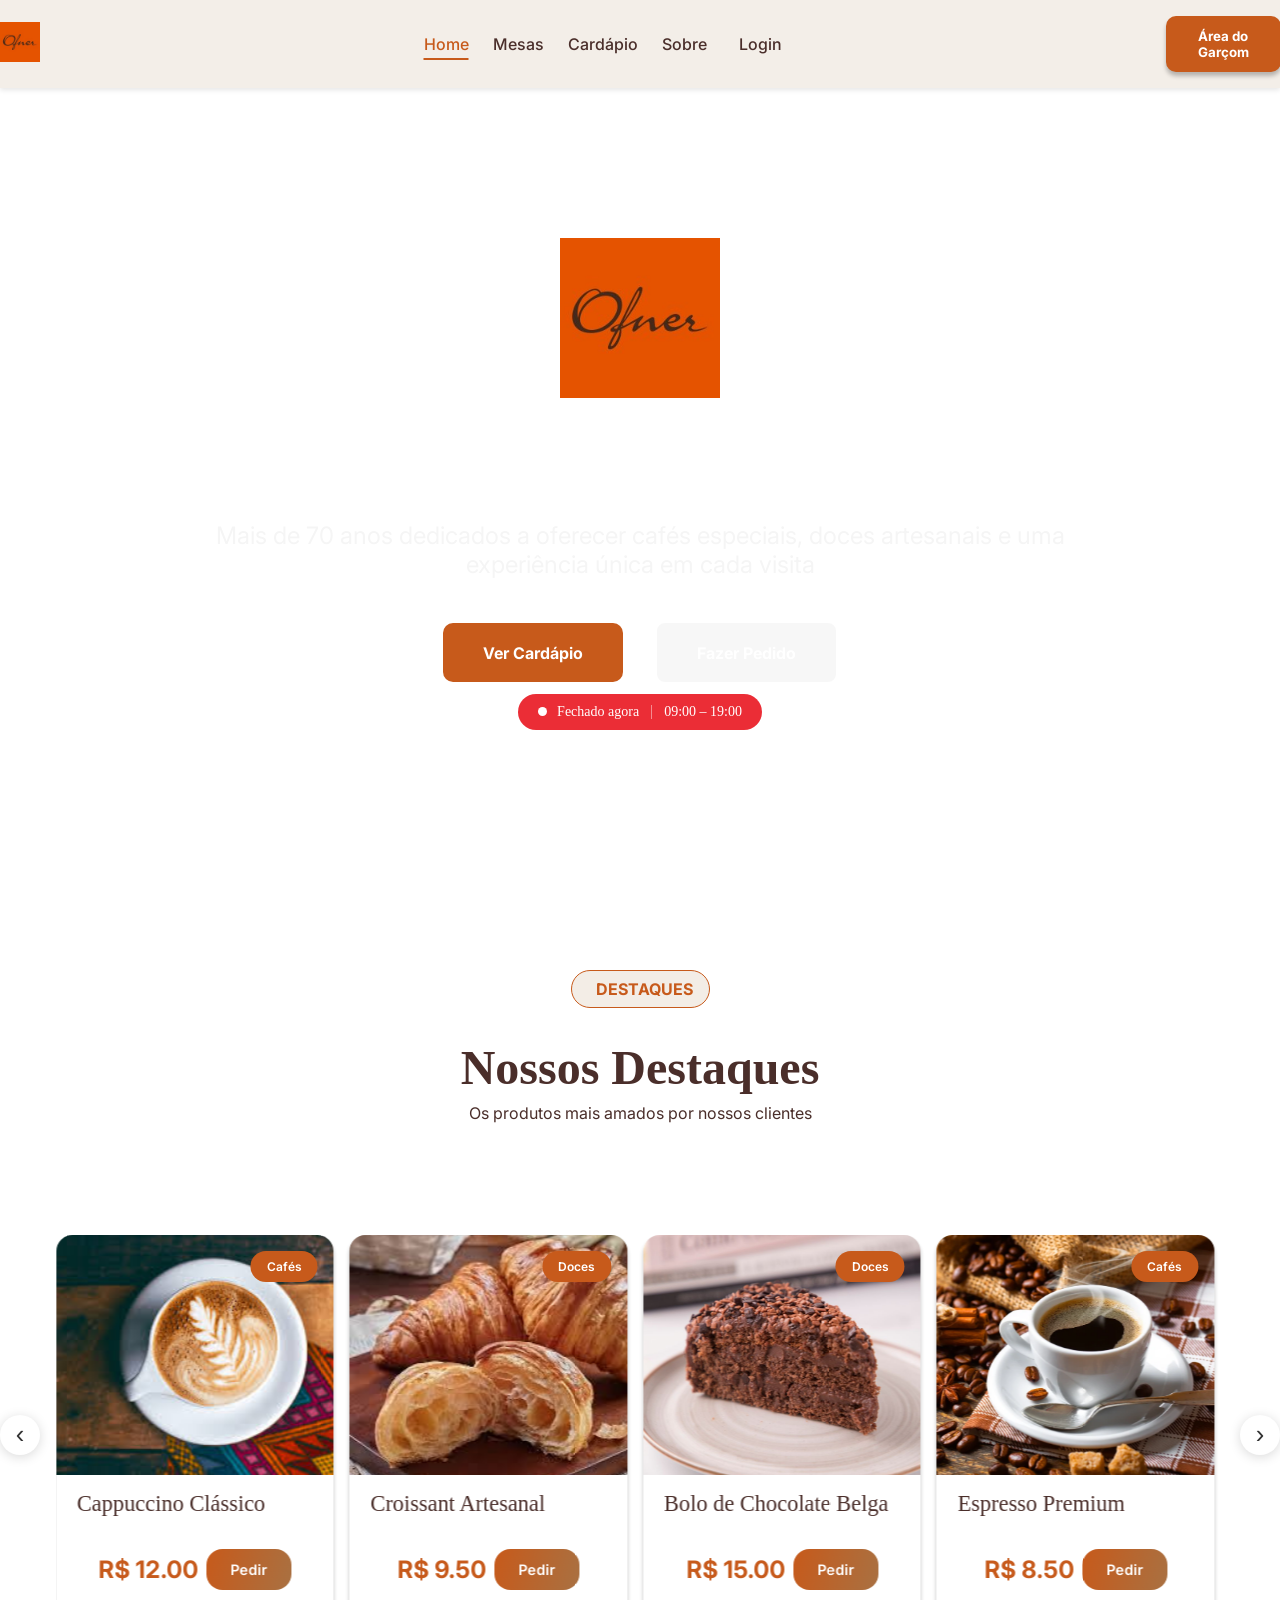
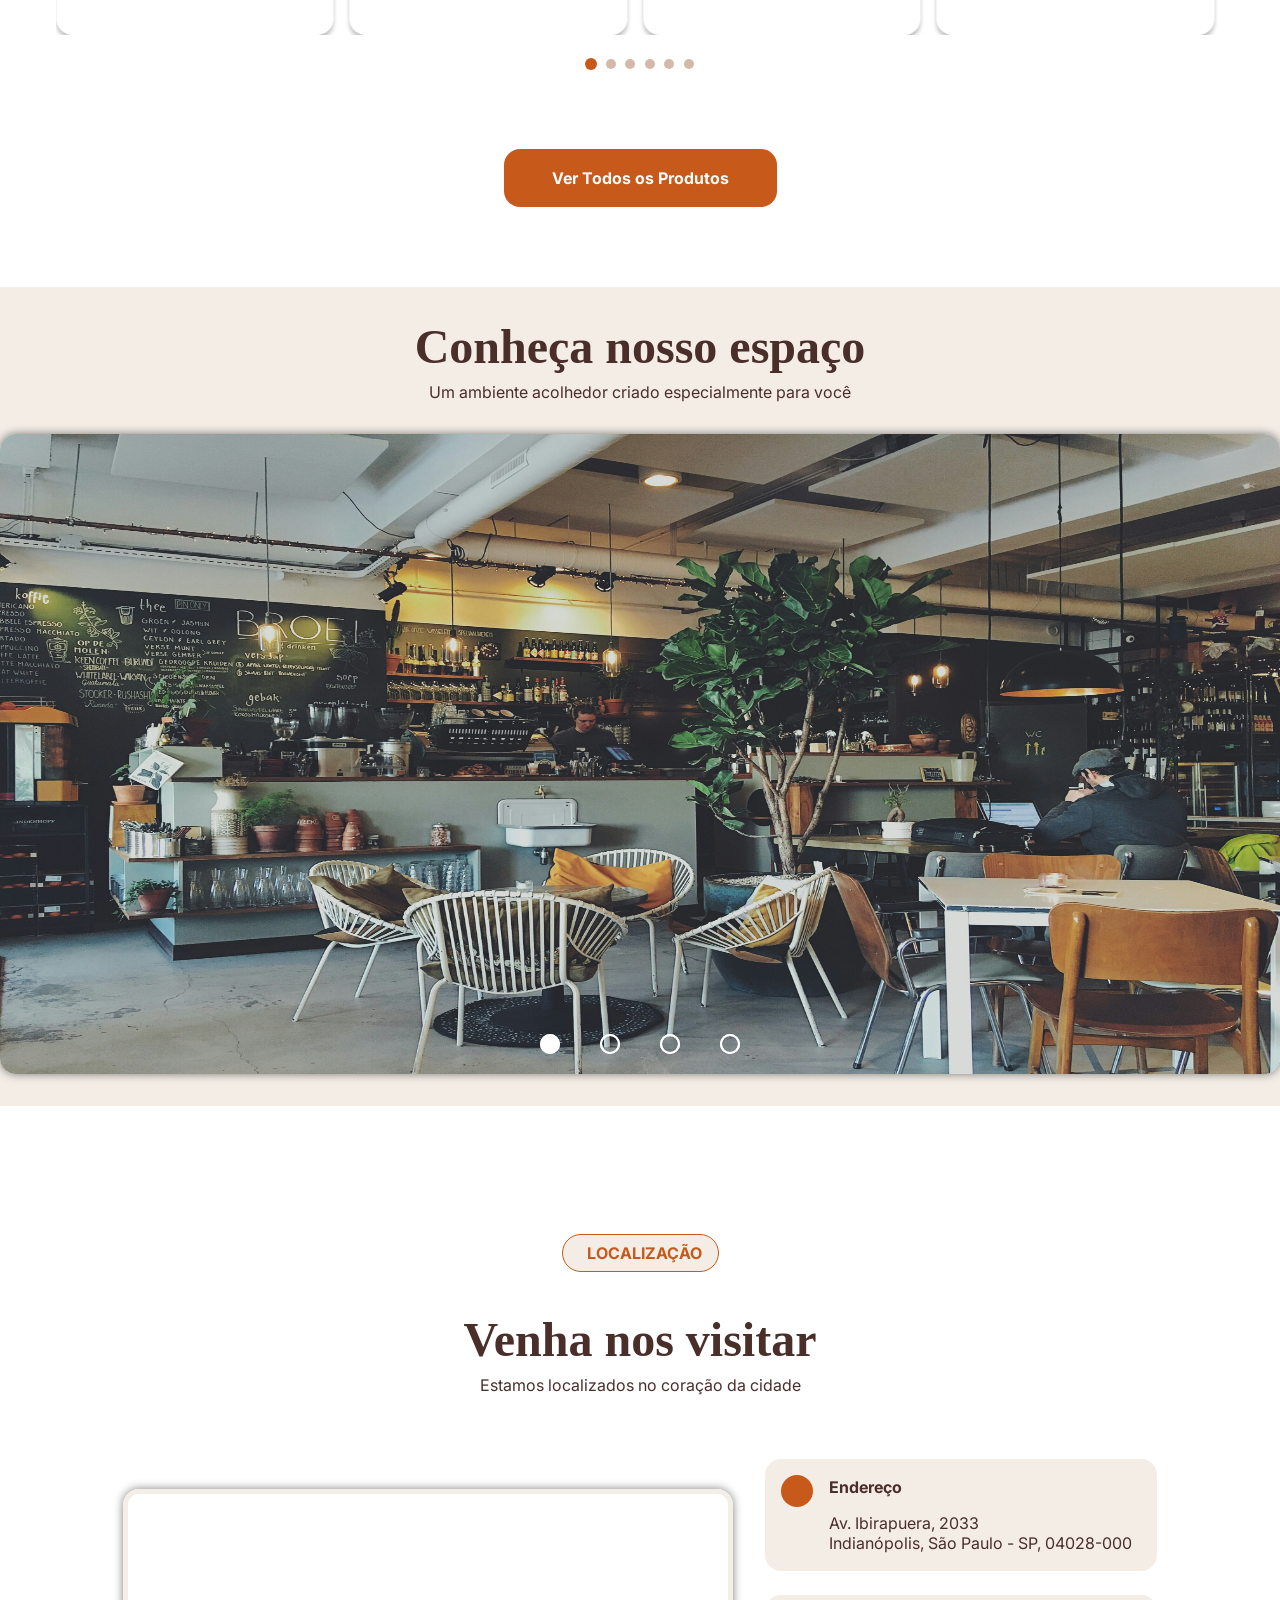
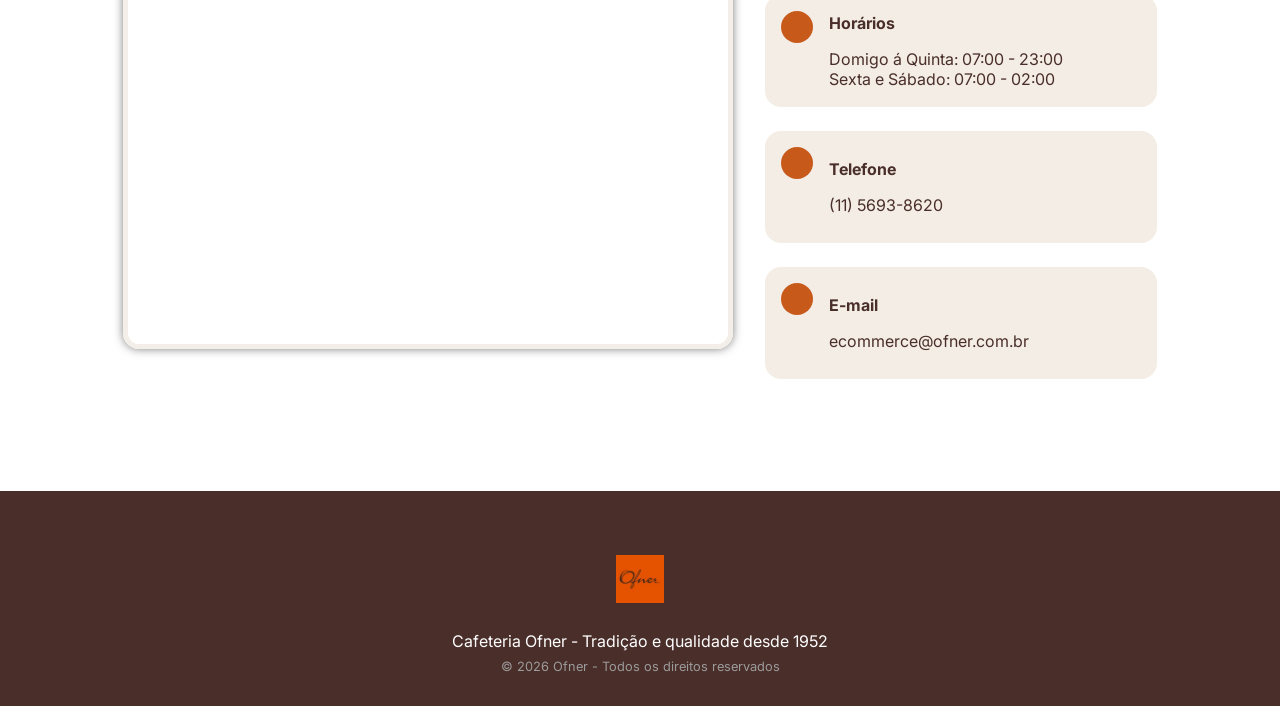
==== index.html @ aa0e018a "Finalização de verdade agora, ajuste da localização do index, style e script" ====
<!doctype html>
<html lang="pt-br">
  <head>
    <meta charset="UTF-8" />
    <meta name="viewport" content="width=device-width, initial-scale=1.0" />
    <link
      rel="shortcut icon"
      href="../../assets/ofner_logo.jpg"
      type="image/x-icon"
    />
    <link rel="preconnect" href="https://fonts.googleapis.com" />
    <link rel="preconnect" href="https://fonts.gstatic.com" crossorigin />
    <link
      href="https://fonts.googleapis.com/css2?family=Lexend:wght@100..900&family=Playfair+Display:ital,wght@0,400..900;1,400..900&display=swap"
      rel="stylesheet"
    />
    <link rel="preconnect" href="https://fonts.googleapis.com" />
    <link rel="preconnect" href="https://fonts.gstatic.com" crossorigin />
    <link
      href="https://fonts.googleapis.com/css2?family=Inter:ital,opsz,wght@0,14..32,100..900;1,14..32,100..900&family=Playfair+Display:ital,wght@0,400..900;1,400..900&display=swap"
      rel="stylesheet"
    />
    <link rel="stylesheet" href="./style.css" />
    <script
      src="https://kit.fontawesome.com/7dc64e4614.js"
      crossorigin="anonymous"
    ></script>
    <script src="./script.js" defer></script>
    <title>Ofner</title>
  </head>
  <body>
    <header>
      <nav class="nav-pc">
        <div class="nav-logo">
          <img src="../../assets/ofner_logo.jpg" alt="" />
        </div>
        <div>
          <ul class="nav-links">
            <li id="home"><a href="./index.html">Home</a></li>
            <li id="mesas"><a href="./pages/html/mesas.html">Mesas</a></li>
            <li id="cardapio"><a href="./pages/html/cardapio.html">Cardápio</a></li>
            <li id="sobre"><a href="./pages/html/sobre.html">Sobre</a></li>
            <li id="login">
              <a href="./pages/html/login.html">
                <i class="fa-regular fa-user"></i> Login</a
              >
            </li>
          </ul>
        </div>
        <div>
          <button class="nav-button">
            <a href="./pages/html/garcom.html">Área do Garçom</a>
          </button>
        </div>
      </nav>

      <nav class="nav-mobile">
        <div class="nav-logo">
          <img src="../../assets/ofner_logo.jpg" alt="" />
        </div>

        <div class="nav-mobile-links">
          <div>
            <ul class="nav-links">
              <li id="home"><a href="./index.html">Home</a></li>
              <li id="mesas"><a href="./mesas.html">Mesas</a></li>
              <li id="cardapio"><a href="./cardapio.html">Cardápio</a></li>
              <li id="sobre"><a href="./sobre.html">Sobre</a></li>
              <li id="login">
                <a href="./login.html">
                  <i class="fa-regular fa-user"></i> Login</a
                >
              </li>
            </ul>
          </div>
          <div>
            <button class="nav-button">
              <a href="../html/garcom.html">Área do Garçom</a>
            </button>
          </div>
        </div>
      </nav>
    </header>

    <main>
      <section class="apresentacao">
        <div class="apresentacao-logo">
          <img src="../../assets/ofner_logo.jpg" alt="" />
        </div>
        <div class="apresentacao-text">
          <h1 class="apresentacao-text-titulo">
            Tradição, sabor e elegancia desde 1952
          </h1>
          <p class="apresentacao-text-p">
            Mais de 70 anos dedicados a oferecer cafés especiais, doces
            artesanais e uma experiência única em cada visita
          </p>
        </div>
        <div class="apresentacao-button">
          <button class="apresentacao-button-cardapio">
            <a href="#">Ver Cardápio <i class="fa-solid fa-angle-down"></i></a>
          </button>
          <button class="apresentacao-button-pedido">
            <a href="#">Fazer Pedido</a>
          </button>
        </div>
         <div id="status-badge" class="status-badge">
    <span class="dot"></span>
    <span id="status-text">Carregando...</span>
    <span class="divider"></span>
    <span id="hours-text">09:00 – 19:00</span>
  </div>
      </section>
      <section class="destaques">
        <div class="destaques-logo">
          <span><i class="fa-solid fa-mug-hot"></i></span>
          <p>Destaques</p>
        </div>

        <div class="destaques-textos">
          <h1 class="destaques-textos-titulo">Nossos Destaques</h1>

          <p class="destaques-textos-p">
            Os produtos mais amados por nossos clientes
          </p>
        </div>

        <div class="produtos">
          <div class="destaques-slider">
            <button
              class="destaques-slider-seta destaques-slider-seta--esquerda"
              id="destaquesAnterior"
            >
              &#8249;
            </button>
            <div class="destaques-slider-trilha-wrapper">
              <div class="destaques-slider-trilha" id="destaquesTrilha">
                <!-- Cole seus cards aqui -->
                <div class="cardapio-produtos-card">
                  <div class="cardapio-produtos-card-img">
                    <img
                      src="../../assets/imgs/cardapio/cappucino.jpg"
                      alt=""
                    />
                    <p>Cafés</p>
                  </div>
                  <p class="cardapio-produtos-card-produto">
                    Cappuccino Clássico
                  </p>
                  <div class="cardapio-produtos-card-preco">
                    <p>R$ 12.00</p>
                    <a href="../html/cardapio.html"><i class="fa-solid fa-plus"></i> Pedir</a>
                  </div>
                </div>
                <div class="cardapio-produtos-card">
                  <div class="cardapio-produtos-card-img">
                    <img
                      src="../../assets/imgs/cardapio/croissant_artesanal.jpg"
                      alt=""
                    />
                    <p>Doces</p>
                  </div>
                  <p class="cardapio-produtos-card-produto">
                    Croissant Artesanal
                  </p>
                  <div class="cardapio-produtos-card-preco">
                    <p>R$ 9.50</p>
                    <a href="../html/cardapio.html"><i class="fa-solid fa-plus"></i> Pedir</a>
                  </div>
                </div>
                <div class="cardapio-produtos-card">
                  <div class="cardapio-produtos-card-img">
                    <img
                      src="../../assets/imgs/cardapio/bolo_belga.jpg"
                      alt=""
                    />
                    <p>Doces</p>
                  </div>
                  <p class="cardapio-produtos-card-produto">
                    Bolo de Chocolate Belga
                  </p>
                  <div class="cardapio-produtos-card-preco">
                    <p>R$ 15.00</p>
                    <a href="../html/cardapio.html"><i class="fa-solid fa-plus"></i> Pedir</a>
                  </div>
                </div>
                <div class="cardapio-produtos-card">
                  <div class="cardapio-produtos-card-img">
                    <img src="../../assets/imgs/cardapio/expresso.jpg" alt="" />
                    <p>Cafés</p>
                  </div>
                  <p class="cardapio-produtos-card-produto">Espresso Premium</p>
                  <div class="cardapio-produtos-card-preco">
                    <p>R$ 8.50</p>
                    <a href="../html/cardapio.html"><i class="fa-solid fa-plus"></i> Pedir</a>
                  </div>
                </div>
                <div class="cardapio-produtos-card">
                  <div class="cardapio-produtos-card-img">
                    <img
                      src="../../assets/imgs/cardapio/cheesecake.jpg"
                      alt=""
                    />
                    <p>Doces</p>
                  </div>
                  <p class="cardapio-produtos-card-produto">
                    Cheesecake Especial
                  </p>
                  <div class="cardapio-produtos-card-preco">
                    <p>R$ 16.50</p>
                    <a href="../html/cardapio.html"><i class="fa-solid fa-plus"></i> Pedir</a>
                  </div>
                </div>
                <div class="cardapio-produtos-card">
                  <div class="cardapio-produtos-card-img">
                    <img
                      src="../../assets/imgs/cardapio/sanduiche.jpg"
                      alt=""
                    />
                    <p>Salgados</p>
                  </div>
                  <p class="cardapio-produtos-card-produto">
                    Sanduíche Premium
                  </p>
                  <div class="cardapio-produtos-card-preco">
                    <p>R$ 18.50</p>
                    <a href="../html/cardapio.html"><i class="fa-solid fa-plus"></i> Pedir</a>
                  </div>
                </div>
              </div>
            </div>
            <button
              class="destaques-slider-seta destaques-slider-seta--direita"
              id="destaquesPróximo"
            >
              &#8250;
            </button>
          </div>
          <div class="destaques-dots" id="destaquesDots"></div>
        </div>
        <button class="destaques-cardapio">
          <a href="../html/cardapio.html">Ver Todos os Produtos</a>
        </button>
      </section>
      <section class="espaco">
        <div class="espaco-textos">
          <h2 class="espaco-textos-titulo">Conheça nosso espaço</h2>
          <p class="espaco-textos-p">
            Um ambiente acolhedor criado especialmente para você
          </p>
        </div>
        <div class="espaco-imagens">
          <div class="espaco-imagens-slides">
            <input type="radio" name="radio-btn" id="radio1" />
            <input type="radio" name="radio-btn" id="radio2" />
            <input type="radio" name="radio-btn" id="radio3" />
            <input type="radio" name="radio-btn" id="radio4" />

            <div class="espaco-imagens-fotos" id="first">
              <img src="../../assets/imgs/cafeteria_img1.jpg" alt="" />
            </div>
            <div class="espaco-imagens-fotos">
              <img src="../../assets/imgs/cafeteria_img2.jpg" alt="" />
            </div>
            <div class="espaco-imagens-fotos">
              <img src="../../assets/imgs/cafeteria_img3.jpg" alt="" />
            </div>
            <div class="espaco-imagens-fotos">
              <img src="../../assets/imgs/cafeteria_img4.jpg" alt="" />
            </div>

            <div class="espaco-imagens-navegacao-auto">
              <div class="espaco-imagens-navegacao-auto-btn1"></div>
              <div class="espaco-imagens-navegacao-auto-btn2"></div>
              <div class="espaco-imagens-navegacao-auto-btn3"></div>
              <div class="espaco-imagens-navegacao-auto-btn4"></div>
            </div>
          </div>

          <div class="espaco-imagens-navegacao-manual">
            <label
              for="radio1"
              class="espaco-imagens-navegacao-manual-btn"
            ></label>
            <label
              for="radio2"
              class="espaco-imagens-navegacao-manual-btn"
            ></label>
            <label
              for="radio3"
              class="espaco-imagens-navegacao-manual-btn"
            ></label>
            <label
              for="radio4"
              class="espaco-imagens-navegacao-manual-btn"
            ></label>
          </div>
        </div>
      </section>
      <section class="localizacao">
        <div class="localizacao-logo">
          <span><i class="fa-solid fa-location-dot"></i></span>
          <p>Localização</p>
        </div>
        <div class="localizacao-textos">
          <h1 class="localizacao-textos-titulo">Venha nos visitar</h1>
          <p class="localizacao-textos-p">
            Estamos localizados no coração da cidade
          </p>
        </div>
        <div class="localizacao-mapa">
          <div class="localizacao-gps">
            <iframe
              src="https://www.google.com/maps/embed?pb=!1m18!1m12!1m3!1d3656.0475045077424!2d-46.6606654!3d-23.6026292!2m3!1f0!2f0!3f0!3m2!1i1024!2i768!4f13.1!3m3!1m2!1s0x94ce5a1b2d0c4cb1%3A0xdc3d9c0f58ec8a2a!2sOfner%20-%20Moema!5e0!3m2!1spt-BR!2sbr!4v1777768872224!5m2!1spt-BR!2sbr"
              width="600"
              height="450"
              style="border: 0"
              allowfullscreen=""
              loading="lazy"
              referrerpolicy="no-referrer-when-downgrade"
            ></iframe>
          </div>
          <div class="localizacao-informacoes">
            <div class="localizacao-informacoes-endereco">
              <div class="localizacao-informacoes-endereco-icon">
                <i class="fa-solid fa-location-dot"></i>
              </div>
              <div class="localizacao-informacoes-endereco-texto">
                <h3 class="localizacao-informacoes-endereco-texto-titulo">
                  Endereço
                </h3>
                <p class="localizacao-informacoes-endereco-texto-p">
                  Av. Ibirapuera, 2033
                </p>
                <p class="localizacao-informacoes-endereco-texto-p">
                  Indianópolis, São Paulo - SP, 04028-000
                </p>
              </div>
            </div>

            <div class="localizacao-informacoes-horario">
              <div class="localizacao-informacoes-horario-icon">
                <i class="fa-regular fa-clock"></i>
              </div>
              <div class="localizacao-informacoes-horario-texto">
                <h3 class="localizacao-informacoes-horario-texto-titulo">
                  Horários
                </h3>
                <p class="localizacao-informacoes-horario-texto-p">
                  Domigo á Quinta: 07:00 - 23:00
                </p>
                <p class="localizacao-informacoes-horario-texto-p">
                  Sexta e Sábado: 07:00 - 02:00
                </p>
              </div>
            </div>
            <div class="localizacao-informacoes-telefone">
              <div class="localizacao-informacoes-telefone-icon">
                <i class="fa-solid fa-phone"></i>
              </div>
              <div class="localizacao-informacoes-telefone-texto">
                <h3 class="localizacao-informacoes-telefone-texto-titulo">
                  Telefone
                </h3>
                <p class="localizacao-informacoes-telefone-texto-p">
                  (11) 5693-8620
                </p>
              </div>
            </div>
            <div class="localizacao-informacoes-email">
              <div class="localizacao-informacoes-email-icon">
                <i class="fa-regular fa-envelope"></i>
              </div>

              <div class="localizacao-informacoes-email-texto">
                <h3 class="localizacao-informacoes-email-texto-titulo">
                  E-mail
                </h3>
                <p class="localizacao-informacoes-email-texto-p">
                  ecommerce@ofner.com.br
                </p>
              </div>
            </div>
          </div>
        </div>
      </section>
      <footer class="rodape">
        <div class="rodape-logo">
          <img src="../../assets/ofner_logo.jpg" alt="" />
        </div>
        <div class="rodape-texto">
          <p class="rodape-texto-p">
            Cafeteria Ofner - Tradição e qualidade desde 1952
          </p>

          <p class="rodape-texto-copyright">
            © 2026 Ofner - Todos os direitos reservados
          </p>
        </div>
      </footer>
    </main>
  </body>
</html>
---- style.css ----
* {
  margin: 0;
  padding: 0;
  box-sizing: border-box;
}

nav {
  display: flex;
  justify-content: center;
  align-items: center;
  padding: 1rem;
  gap: 24rem;
  background-color: #f3eee8;
  position: fixed;
  top: 0;
  z-index: 1000;
  width: 100%;
  box-shadow: 0px 2px 5px rgba(0, 0, 0, 0.1);
}

.nav-links {
  display: flex;
  list-style: none;
  gap: 1.5rem;
  margin-top: 0.5rem;
  margin-bottom: 0.5rem;
}

.nav-links > li > a {
  cursor: pointer;
  color: #4a2e2a;
  font-weight: 500;
  font-family: inter;
  text-decoration: none;
}

.nav-links:hover {
  color: #c75a1b;
}

.nav-links > li :hover {
  color: #c75a1b;
}

#home > a {
  color: #c75a1b;
  text-decoration: underline #c75a1b;
  text-decoration-thickness: 2px;
  text-underline-offset: 8px;
}

#login > a {
  display: flex;
  justify-content: center;
  align-items: center;
  gap: 0.5rem;
}

.nav-logo > img {
  width: 2.5rem;
}

.nav-button {
  cursor: pointer;
  border-radius: 10px;
  background-color: #c75a1b;
  padding: 10px;
  border: none;
  padding-top: 0.75rem;
  padding-bottom: 0.75rem;
  padding-right: 2rem;
  padding-left: 2rem;
  box-shadow: 0px 4px 4px rgba(0, 0, 0, 0.25);
}

.nav-button:hover {
  background-color: #c28766;
}

.nav-button > a {
  text-decoration: none;
  color: white;
  font-weight: 700;
  font-family: inter;
}

main {
  margin-top: 4.9rem;
}

.apresentacao {
  display: flex;
  justify-content: center;
  align-items: center;
  flex-direction: column;
  gap: 10px;
  padding-top: 10rem;
  padding-bottom: 10rem;
  background-image:
    linear-gradient(rgb(74, 46, 42, 0.9)),
    /* Sobreposição preta 50% */ url("../../assets/imgs/fundo-home.jpeg");
  background-size: cover;
  background-position: center;
}

.apresentacao-logo > img {
  width: 10rem;
  height: 10rem;
}

.apresentacao-text {
  display: flex;
  justify-content: center;
  align-items: center;
  flex-direction: column;
  gap: 10px;
}

.apresentacao-text-titulo {
  font-size: 4.5rem;
  font-family: playfair;
  color: white;
  text-align: center;
}

.apresentacao-text-p {
  font-size: 1.5rem;
  font-family: inter;
  color: whitesmoke;
  text-align: center;
  padding-left: 10rem;
  padding-right: 10rem;
  padding-top: 1rem;
}

.apresentacao-button {
  display: flex;
  justify-content: center;
  align-items: center;
  gap: 2rem;
  padding-top: 2rem;
}

.apresentacao-button-cardapio {
  cursor: pointer;
  border-radius: 10px;
  background-color: #c75a1b;
  padding: 10px;
  border: none;
  padding: 0.625rem;
  padding-top: 1.2rem;
  padding-bottom: 1.2rem;
  padding-right: 2.5rem;
  padding-left: 2.5rem;
}

.apresentacao-button-cardapio:hover {
  background-color: #c28766;
  transform: scale(1.02);
  transition: transform 0.3s ease;
  box-shadow: 2px 10px 20px rgba(189, 95, 41, 0.3);
}

.apresentacao-button-cardapio > a {
  text-decoration: none;
  color: white;
  font-size: 1rem;
  font-family: inter;
  font-weight: 700;
}

.status-badge {
  display: inline-flex;
  align-items: center;
  gap: 10px;
  background: #EB2D36;
  color: #fff;
  font-size: 14px;
  font-weight: 500;
  padding: 10px 20px;
  border-radius: 50px;
  user-select: none;
  transition: background 0.4s ease;
}
 
.status-badge.open {
  background: #09BB4D;
}
 
.dot {
  width: 9px;
  height: 9px;
  border-radius: 50%;
  background: #fff;
  flex-shrink: 0;
  animation: pulse-closed 1.8s infinite;
}
 
.status-badge.open .dot {
  animation: pulse-open 1.8s infinite;
}
 
.divider {
  display: inline-block;
  width: 1px;
  height: 14px;
  background: rgba(255, 255, 255, 0.45);
  margin: 0 2px;
}
 
@keyframes pulse-closed {
  0%, 100% { opacity: 1; transform: scale(1); }
  50%       { opacity: 0.5; transform: scale(0.8); }
}
 
@keyframes pulse-open {
  0%, 100% { opacity: 1; transform: scale(1); }
  50%       { opacity: 0.6; transform: scale(1.3); }
}


.apresentacao-button-pedido {
  cursor: pointer;
  border-radius: 10px;
  background-color: rgba(214, 214, 214, 0.205);
  padding: 0.625rem;
  padding-top: 1.2rem;
  padding-bottom: 1.2rem;
  padding-right: 2.5rem;
  padding-left: 2.5rem;
  border: white 2px solid;
}

.apresentacao-button-pedido > a {
  text-decoration: none;
  color: white;
  font-size: 1rem;
  font-family: inter;
  font-weight: bold;
  transition:
    transform 0.3s ease,
    background-color 0.3s;
}

.apresentacao-button-pedido:hover {
  background-color: rgba(141, 141, 141, 0.678);
  border: orangered 2px solid;
  transform: scale(1.02);
  transition: transform 0.3s ease;
}

.destaques {
  display: flex;
  flex-direction: column;
  justify-content: center;
  align-items: center;
  width: 100%;
}

.destaques-logo {
  display: flex;
  justify-content: center;
  align-items: center;
  border: #c75a1b 1px solid;
  margin-top: 5rem;
  margin-bottom: 2rem;
  width: fit-content;
  margin-left: auto;
  margin-right: auto;
  padding-top: 0.5rem;
  padding-bottom: 0.5rem;
  padding-left: 1rem;
  padding-right: 1rem;
  border-radius: 5rem;
  gap: 0.5rem;
  background-color: #f3ede6;
}

.destaques-logo > span {
  color: #c75a1b;
  font-size: 1rem;
  margin-bottom: 0.25rem;
}

.destaques-logo > p {
  font-size: 1rem;
  font-family: inter;
  color: #c75a1b;
  text-align: center;
  text-transform: uppercase;
  font-weight: bold;
}

.destaques-textos {
  display: flex;
  justify-content: center;
  align-items: center;
  flex-direction: column;
  gap: 0.5rem;
  margin-bottom: 2rem;
}

.destaques-textos-titulo {
  font-size: 3rem;
  font-family: playfair;
  text-align: center;
  color: #4a2e2a;
}

.destaques-textos-p {
  font-size: 1rem;
  font-family: inter;
  text-align: center;
  color: #4a2e2a;
}

.produtos {
  display: flex;
  flex-direction: column;
  align-items: center;
  gap: 1.5rem;
  width: 100%;
  margin: 0 auto;
  padding-top: 5rem;
  padding-bottom: 5rem;
}

/* ── Slider ── */
.destaques-slider {
  display: flex;
  align-items: center;
  gap: 1rem;
  width: 100%;
  height: 100%;
}

.destaques-slider-trilha-wrapper {
  overflow: hidden;
  flex: 1;
  height: 100%;
  width: 100%;
}

.destaques-slider-trilha {
  display: flex;
  gap: 1rem; /* ← era 1.2rem */
  align-items: stretch;
  transition: transform 0.5s cubic-bezier(0.4, 0, 0.2, 1);
  will-change: transform;
  width: 100%;
  height: 100%;
  flex-shrink: 0;
}

/* ── Setas ── */
.destaques-slider-seta {
  background: white;
  border: none;
  border-radius: 50%;
  width: 40px;
  height: 40px;
  font-size: 1.6rem;
  cursor: pointer;
  box-shadow: 0 2px 12px rgba(0, 0, 0, 0.15);
  display: flex;
  align-items: center;
  justify-content: center;
  flex-shrink: 0;
  color: #333;
  transition:
    background 0.2s,
    box-shadow 0.2s;
}

.destaques-slider-seta:hover {
  background: #f0f0f0;
  box-shadow: 0 4px 16px rgba(0, 0, 0, 0.2);
}

/* ── Cards ── */
.cardapio-produtos-card {
  flex: 0 0 calc((100% - 3 * 1.2rem) / 4);
  width: 10rem;
  display: flex;
  justify-content: flex-start;
  align-items: center;
  flex-direction: column;
  max-height: 25rem;
  background-color: white;
  border-radius: 1rem;
  box-shadow: 0px 4px 4px rgba(0, 0, 0, 0.25);
}

.cardapio-produtos-card-img {
  width: 100%;
  height: 60%;
  display: flex;
  justify-content: center;
  align-items: center;
  border-radius: 1rem 1rem 0 0;
  position: relative;
}

.cardapio-produtos-card-img > img {
  width: 100%;
  height: 100%;
  object-fit: cover;
  border-radius: 1rem 1rem 0 0;
}

.cardapio-produtos-card-img > p {
  position: absolute;
  top: 1rem;
  right: 1rem;
  align-self: flex-start;
  color: white;
  font-family: inter;
  font-weight: 600;
  font-size: 0.75rem;
  background-color: #c75a1b;
  padding-top: 0.5rem;
  padding-bottom: 0.5rem;
  padding-right: 1rem;
  padding-left: 1rem;
  border-radius: 10rem;
}

.cardapio-produtos-card-produto {
  font-family: playfair;
  font-weight: 500;
  font-size: 1.4rem;
  color: #4a2e2a;
  text-align: left;
  margin-top: 1rem;
  margin-bottom: 2rem;
  width: 85%;
}

.cardapio-produtos-card-preco {
  display: flex;
  justify-content: center;
  align-items: center;
  gap: 0.5rem;
  margin-bottom: 0.5rem;
}

.cardapio-produtos-card-preco > p {
  font-family: inter;
  font-weight: 700;
  font-size: 1.5rem;
  color: #c75a1b;
  text-align: left;
}

.cardapio-produtos-card-preco > a {
  background-image: linear-gradient(
    105deg,
    rgb(199, 90, 27) 0%,
    rgb(169, 113, 66) 100%);
  border-radius: 1rem;
  padding-top: 0.75rem;
  padding-bottom: 0.75rem;
  padding-right: 1.5rem;
  padding-left: 1.5rem;
  color: white;
  font-size: 0.9rem;
  font-family: inter;
  font-weight: 600;
  border: none;
  text-decoration: none;
  cursor: pointer;
}

/* ── Dots ── */
.destaques-dots {
  display: flex;
  gap: 0.6rem;
  align-items: center;
}

.destaques-dot {
  width: 10px;
  height: 10px;
  border-radius: 50%;
  background: #d4b8a8;
  border: none;
  cursor: pointer;
  transition:
    background 0.3s,
    transform 0.3s;
}

.destaques-dot--ativo {
  background: #c75a1b;
  transform: scale(1.2);
}

.destaques-cardapio {
  border: 1px #c75a1b;
  width: fit-content;
  margin: auto;
  border-radius: 1rem;
  background-color: #c75a1b;
  padding: 0.625rem;
  padding-top: 1.2rem;
  padding-bottom: 1.2rem;
  padding-right: 3rem;
  padding-left: 3rem;
}
.destaques-cardapio > a {
  color: #fdfdfd;
  font-size: 1rem;
  text-align: center;
  font-family: inter;
  text-decoration: none;
  font-weight: bold;
}

.espaco {
  display: flex;
  justify-content: center;
  align-items: center;
  flex-direction: column;
  margin-top: 5rem;
  margin-bottom: 5rem;
  gap: 2rem;
  background-color: #f3ede6;
  padding: 2rem;
}

.espaco-textos {
  display: flex;
  justify-content: center;
  align-items: center;
  flex-direction: column;
  gap: 0.5rem;
}

.espaco-textos-titulo {
  font-size: 3rem;
  font-family: playfair;
  text-align: center;
  color: #4a2e2a;
}

.espaco-textos-p {
  font-size: 1rem;
  font-family: inter;
  text-align: center;
  color: #4a2e2a;
}

.espaco-imagens {
  background-color: white;
  width: 80rem;
  height: 40rem;
  border-radius: 1rem;
  box-shadow: 0px 0px 10px 0px rgba(0, 0, 0, 0.5);
  margin: 0, auto;
  overflow: hidden;
}

.espaco-imagens-slides {
  display: flex;
  width: 400%;
  height: 100%;
}

.espaco-imagens-slides input {
  display: none;
}

.espaco-imagens-fotos {
  width: 25%;
  position: relative;
  transition: 2s;
}

.espaco-imagens-fotos img {
  width: 80rem;
  height: 40rem;
}

.espaco-imagens-navegacao-manual {
  position: absolute;
  width: 80rem;
  margin-top: -40px;
  display: flex;
  justify-content: center;
}

.espaco-imagens-navegacao-manual-btn {
  border: 2px solid white;
  padding: 0.5rem;
  border-radius: 10px;
  cursor: pointer;
  transition: 1s;
}

.espaco-imagens-navegacao-manual-btn:not(:last-child) {
  margin-right: 40px;
}

.espaco-imagens-navegacao-manual-btn:hover {
  background-color: white;
}

#radio1:checked ~ #first {
  margin-left: 0;
}

#radio2:checked ~ #first {
  margin-left: -25%;
}

#radio3:checked ~ #first {
  margin-left: -50%;
}

#radio4:checked ~ #first {
  margin-left: -75%;
}

.espaco-imagens-navegacao-auto div {
  border: 2px solid white;
  padding: 0.5rem;
  border-radius: 10px;
  cursor: pointer;
  transition: 1s;
}

.espaco-imagens-navegacao-auto {
  position: absolute;
  width: 80rem;
  margin-top: 37.5rem;
  display: flex;
  justify-content: center;
}

.espaco-imagens-navegacao-auto div:not(:last-child) {
  margin-right: 40px;
}

#radio1:checked
  ~ .espaco-imagens-navegacao-auto
  .espaco-imagens-navegacao-auto-btn1 {
  background-color: white;
}

#radio2:checked
  ~ .espaco-imagens-navegacao-auto
  .espaco-imagens-navegacao-auto-btn2 {
  background-color: white;
}

#radio3:checked
  ~ .espaco-imagens-navegacao-auto
  .espaco-imagens-navegacao-auto-btn3 {
  background-color: white;
}

#radio4:checked
  ~ .espaco-imagens-navegacao-auto
  .espaco-imagens-navegacao-auto-btn4 {
  background-color: white;
}

.localizacao {
  display: flex;
  justify-content: center;
  align-items: center;
  flex-direction: column;
  margin-top: 5rem;
  margin-bottom: 5rem;
  gap: 2rem;
  background-color: white;
  padding: 2rem;
}

.localizacao-logo {
  display: flex;
  justify-content: center;
  align-items: center;
  border: #c75a1b 1px solid;
  margin-top: 1rem;
  margin-bottom: 0.5rem;
  width: fit-content;
  margin-left: auto;
  margin-right: auto;
  padding-top: 0.5rem;
  padding-bottom: 0.5rem;
  padding-left: 1rem;
  padding-right: 1rem;
  border-radius: 5rem;
  gap: 0.5rem;
  background-color: #f3ede6;
}

.localizacao-logo > span {
  font-size: 1rem;
  color: #c75a1b;
}

.localizacao-logo > p {
  font-size: 1rem;
  font-family: inter;
  color: #c75a1b;
  text-align: center;
  text-transform: uppercase;
  font-weight: bold;
}

.localizacao-textos {
  display: flex;
  justify-content: center;
  align-items: center;
  flex-direction: column;
  gap: 0.5rem;
  margin-bottom: 2rem;
}

.localizacao-textos-titulo {
  font-size: 3rem;
  font-family: playfair;
  text-align: center;
  color: #4a2e2a;
}

.localizacao-textos-p {
  font-size: 1rem;
  font-family: inter;
  text-align: center;
  color: #4a2e2a;
}

.localizacao-mapa {
  width: 85%;
  display: flex;
  justify-content: center;
  align-items: center;
  gap: 2rem;
}

.localizacao-gps {
  border: 5px solid #f3eee8;
  border-radius: 1rem;
  display: flex;
  justify-content: center;
  align-items: center;
  box-shadow: 0px 0px 10px 0px rgba(0, 0, 0, 0.5);
}

.localizacao-gps > iframe {
  border-radius: 1rem;
}

.localizacao-informacoes {
  display: flex;
  flex-direction: column;
  justify-content: center;
  width: 50%;
  gap: 1.5rem;
}

.localizacao-informacoes-endereco {
  display: flex;
  justify-content: baseline;
  align-items: center;
  background-color: #f3ede6;
  width: 100%;
  padding-left: 1rem;
  padding-top: 1rem;
  padding-bottom: 1rem;
  border-radius: 1rem;
}

.localizacao-informacoes-endereco:hover {
  box-shadow: 0px 0px 10px 0px rgba(0, 0, 0, 0.5);
}

.localizacao-informacoes-endereco-icon {
  background-color: #c75a1b;
  color: white;
  font-size: 1rem;
  padding: 1rem;
  border-radius: 1rem;
  display: flex;
  justify-content: center;
  align-items: center;
  position: initial;
  margin-bottom: 3rem;
}

.localizacao-informacoes-endereco-texto {
  display: flex;
  flex-direction: column;
  padding-left: 1rem;
  padding-right: 1rem;
}

.localizacao-informacoes-endereco-texto-titulo {
  font-size: 1rem;
  font-family: inter;
  margin-bottom: 1rem;
  color: #4a2e2a;
}

.localizacao-informacoes-endereco-texto-p {
  font-size: 1rem;
  font-family: inter;
  color: #4a2e2a;
}

.localizacao-informacoes-horario {
  display: flex;
  justify-content: baseline;
  align-items: center;
  background-color: #f3ede6;
  width: 100%;
  padding-left: 1rem;
  padding-top: 1rem;
  padding-bottom: 1rem;
  border-radius: 1rem;
}

.localizacao-informacoes-horario:hover {
  box-shadow: 0px 0px 10px 0px rgba(0, 0, 0, 0.5);
}

.localizacao-informacoes-horario-icon {
  background-color: #c75a1b;
  padding: 1rem;
  color: white;
  font-size: 1rem;
  border-radius: 1rem;
  display: flex;
  justify-content: center;
  align-items: center;
  position: initial;
  margin-bottom: 3rem;
}

.localizacao-informacoes-horario-texto {
  display: flex;
  flex-direction: column;
  padding-left: 1rem;
  padding-right: 1rem;
}

.localizacao-informacoes-horario-texto-titulo {
  font-size: 1rem;
  font-family: inter;
  margin-bottom: 1rem;
  color: #4a2e2a;
}

.localizacao-informacoes-horario-texto-p {
  font-size: 1rem;
  font-family: inter;
  color: #4a2e2a;
}

.localizacao-informacoes-telefone {
  display: flex;
  justify-content: baseline;
  align-items: center;
  background-color: #f3ede6;
  width: 100%;
  padding-left: 1rem;
  padding-top: 1rem;
  padding-bottom: 1rem;
  border-radius: 1rem;
}

.localizacao-informacoes-telefone:hover {
  box-shadow: 0px 0px 10px 0px rgba(0, 0, 0, 0.5);
}

.localizacao-informacoes-telefone-icon {
  background-color: #c75a1b;
  padding: 1rem;
  color: white;
  font-size: 1rem;
  border-radius: 1rem;
  display: flex;
  justify-content: center;
  align-items: center;
  position: initial;
  margin-bottom: 3rem;
}

.localizacao-informacoes-telefone-texto {
  display: flex;
  flex-direction: column;
  padding-left: 1rem;
  padding-right: 1rem;
}

.localizacao-informacoes-telefone-texto-titulo {
  font-size: 1rem;
  font-family: inter;
  margin-bottom: 1rem;
  color: #4a2e2a;
}

.localizacao-informacoes-telefone-texto-p {
  font-size: 1rem;
  font-family: inter;
  color: #4a2e2a;
}

.localizacao-informacoes-email {
  display: flex;
  justify-content: baseline;
  align-items: center;
  background-color: #f3ede6;
  width: 100%;
  padding-left: 1rem;
  padding-top: 1rem;
  padding-bottom: 1rem;
  border-radius: 1rem;
}

.localizacao-informacoes-email:hover {
  box-shadow: 0px 0px 10px 0px rgba(0, 0, 0, 0.5);
}

.localizacao-informacoes-email-icon {
  background-color: #c75a1b;
  padding: 1rem;
  color: white;
  font-size: 1rem;
  border-radius: 1rem;
  display: flex;
  justify-content: center;
  align-items: center;
  position: initial;
  margin-bottom: 3rem;
}

.localizacao-informacoes-email-texto {
  display: flex;
  flex-direction: column;
  padding-left: 1rem;
  padding-right: 1rem;
}

.localizacao-informacoes-email-texto-titulo {
  font-size: 1rem;
  font-family: inter;
  margin-bottom: 1rem;
  color: #4a2e2a;
}

.localizacao-informacoes-email-texto-p {
  font-size: 1rem;
  font-family: inter;
  color: #4a2e2a;
}

.rodape {
  display: flex;
  justify-content: center;
  align-items: center;
  flex-direction: column;
  gap: 0.25rem;
  background-color: #4a2e2a;
  padding: 2rem;
}

.rodape-logo {
  display: flex;
  justify-content: center;
  align-items: center;
  margin-top: 1rem;
  margin-bottom: 0.5rem;
  width: fit-content;
  margin-left: auto;
  margin-right: auto;
  padding: 1rem;
  border-radius: 1rem;
}

.rodape-logo > img {
  width: 3rem;
  height: 3rem;
}

.rodape-texto {
  display: flex;
  justify-content: center;
  align-items: center;
  flex-direction: column;
  gap: 0.5rem;
  color: white;
}

.rodape-texto-p {
  font-size: 1rem;
  font-family: inter;
  text-align: center;
}

.rodape-texto-copyright {
  font-size: 0.8rem;
  font-family: inter;
  text-align: center;
  color: rgb(155, 155, 155);
}

.submit {
}

.nav-mobile {
  display: none;
}

/* RESPOSIVIDADE EMBAIXO */

/* mobile */
@media (min-width: 320px) and (max-width: 430px) {
  /* barra de navegacao e parte principal */

  * {
    overflow-x: hidden;
  }

  .nav-pc {
    display: none;
  }

  .nav-mobile {
    display: block;
  }

  .nav-mobile .nav-mobile-links {
    display: none;
  }

  .apresentacao-logo img {
    width: 100px;
    height: 100px;
  }
  .apresentacao-text-titulo {
    font-size: 30px;
    width: 70%;
  }
  .apresentacao-text-p {
    font-size: 15px;
    text-align: center;
    padding: 0;
    width: 70%;
  }

  /* .apresentacao-button-cardapio{
    } */

  .apresentacao-button-pedido {
    margin-bottom: 1rem;
  }

  .apresentacao-button {
    display: grid;
    columns: 1;
    align-items: center;
    justify-content: center;
  }

  /* destaques */

  .destaques-textos-p {
    width: 90%;
  }

  /* venha nos visitar */

  .localizacao-textos-titulo {
    font-size: 40px;
  }

  .localizacao-mapa {
    display: block;
  }

  .localizacao-gps {
    width: 500px;
    height: 350px;
  }

  .localizacao-informacoes {
    margin-top: 30px;
    width: 16rem;
    height: 40rem;
  }
}
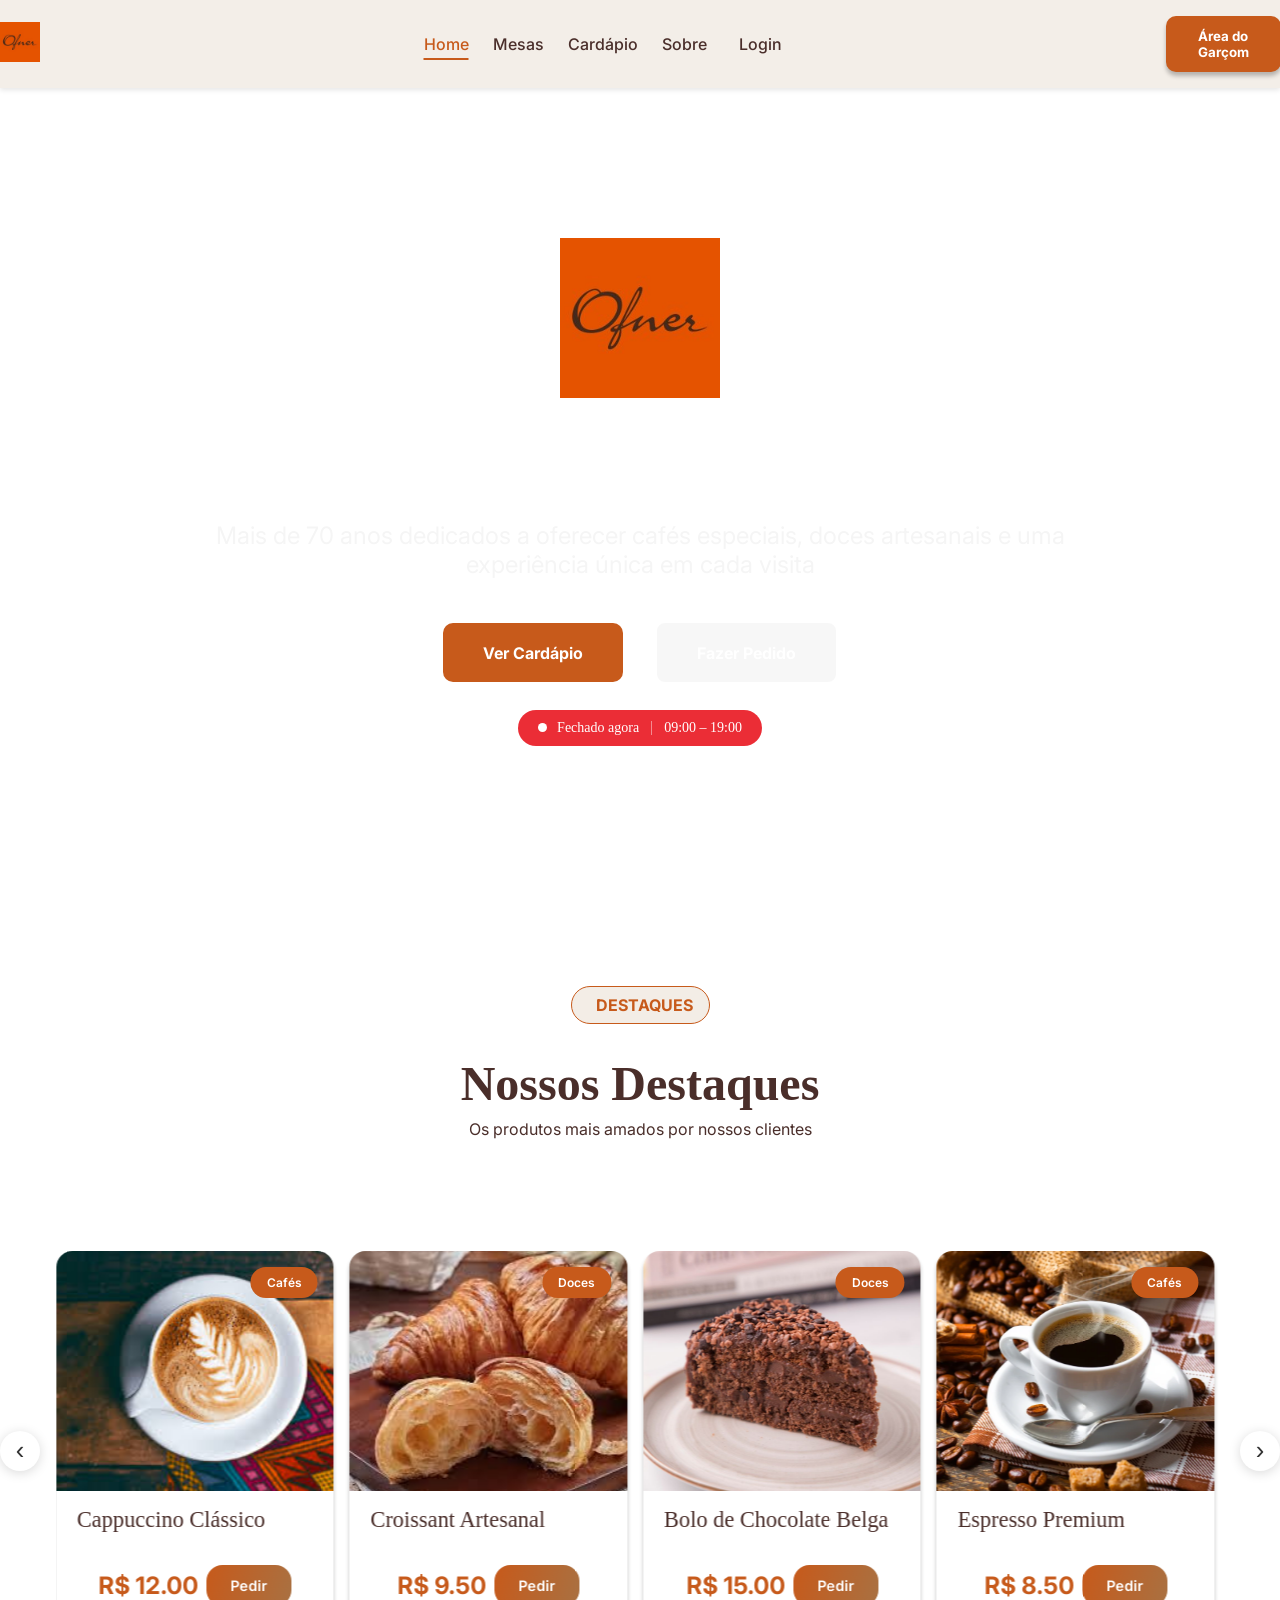
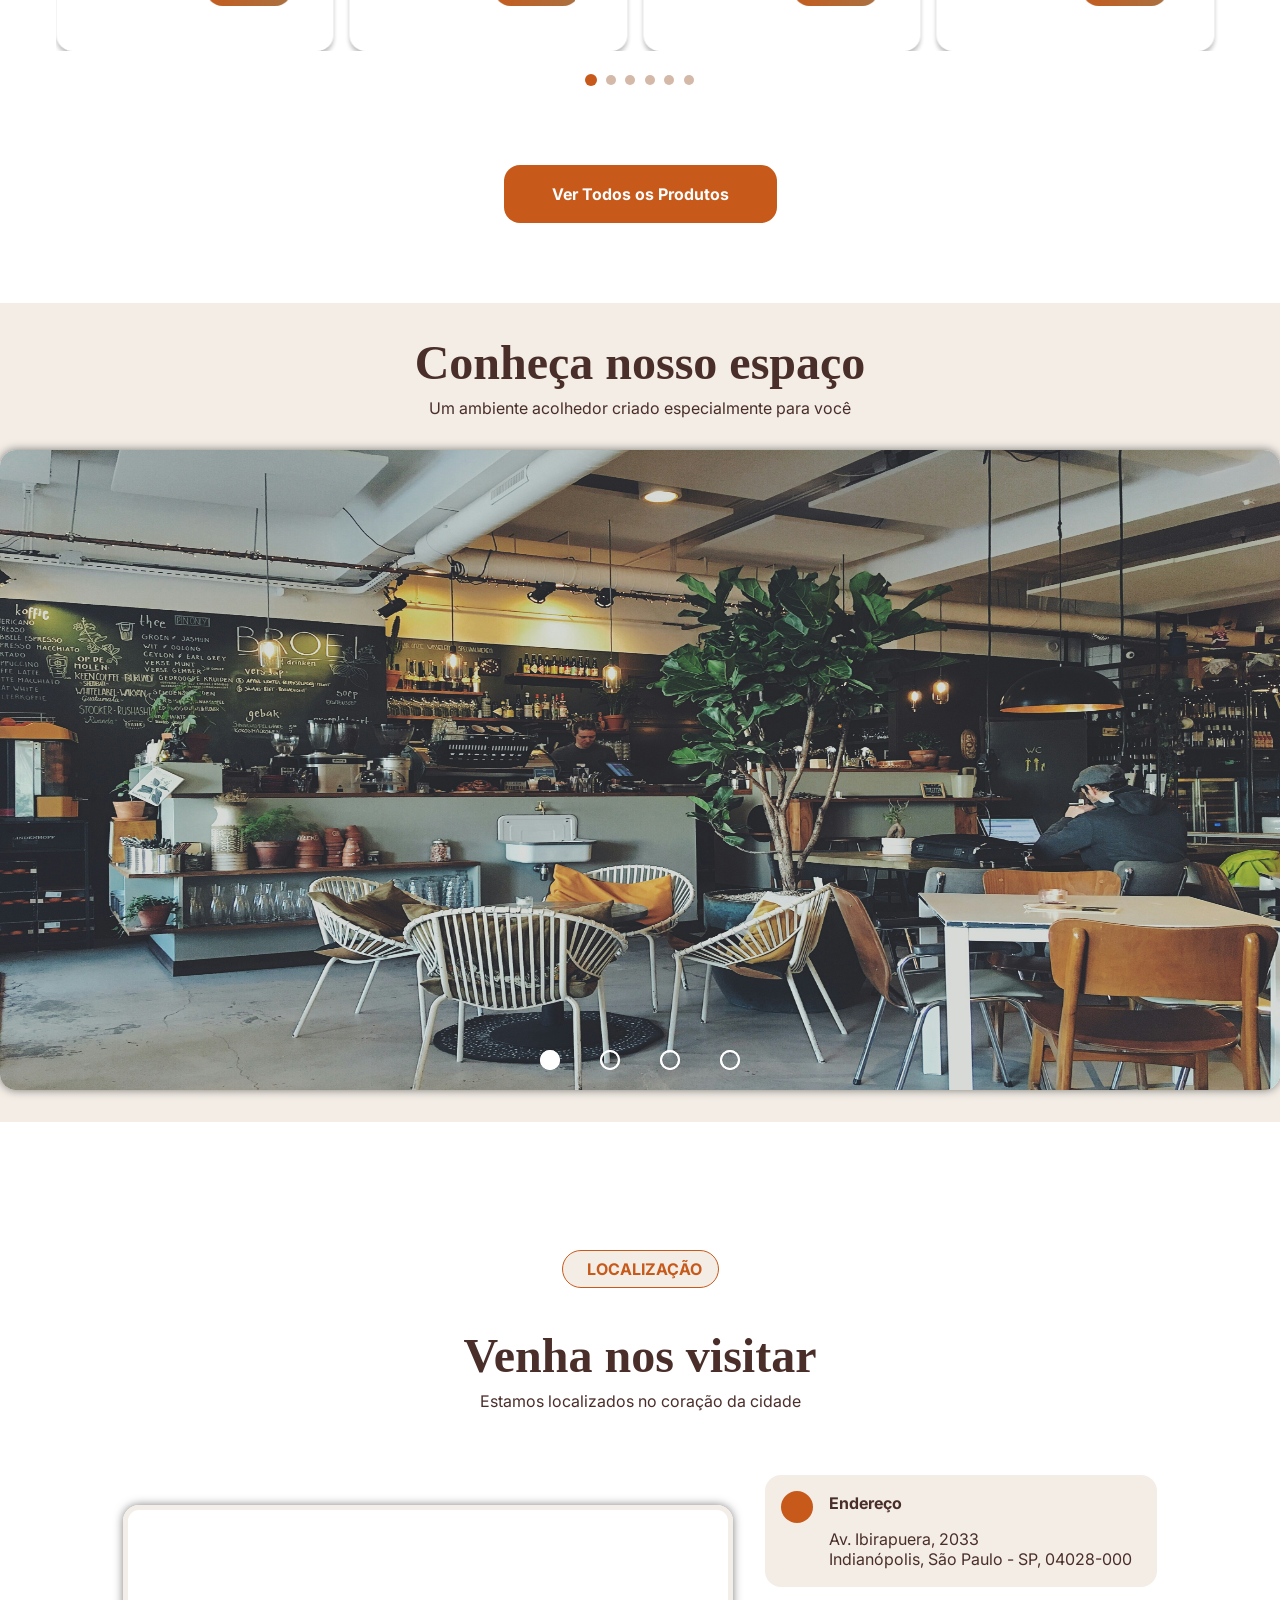
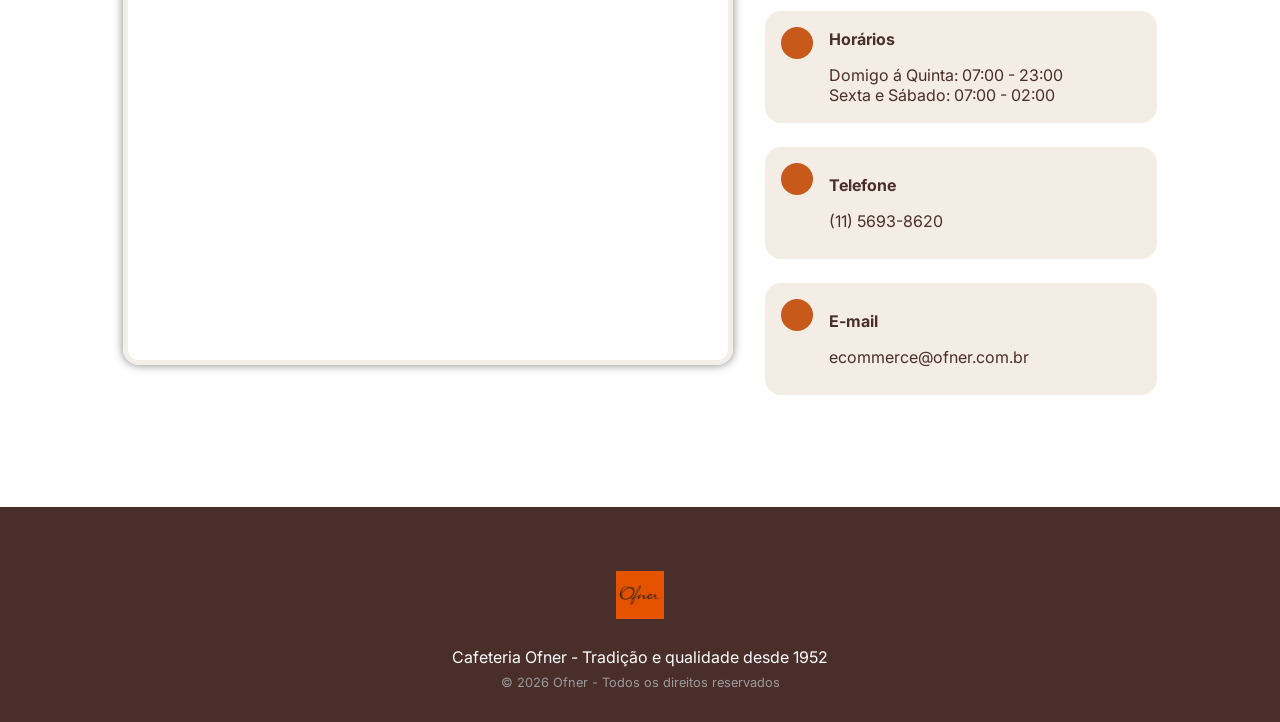
==== commit 84535f8d: "Correções finais finais" ====
--- a/index.html
+++ b/index.html
@@ -38,7 +38,9 @@
           <ul class="nav-links">
             <li id="home"><a href="./index.html">Home</a></li>
             <li id="mesas"><a href="./pages/html/mesas.html">Mesas</a></li>
-            <li id="cardapio"><a href="./pages/html/cardapio.html">Cardápio</a></li>
+            <li id="cardapio">
+              <a href="./pages/html/cardapio.html">Cardápio</a>
+            </li>
             <li id="sobre"><a href="./pages/html/sobre.html">Sobre</a></li>
             <li id="login">
               <a href="./pages/html/login.html">
@@ -98,18 +100,20 @@
         </div>
         <div class="apresentacao-button">
           <button class="apresentacao-button-cardapio">
-            <a href="#">Ver Cardápio <i class="fa-solid fa-angle-down"></i></a>
+            <a href="./pages/html/cardapio.html"
+              >Ver Cardápio <i class="fa-solid fa-angle-down"></i
+            ></a>
           </button>
           <button class="apresentacao-button-pedido">
-            <a href="#">Fazer Pedido</a>
+            <a href="./pages/html/cardapio.html">Fazer Pedido</a>
           </button>
         </div>
-         <div id="status-badge" class="status-badge">
-    <span class="dot"></span>
-    <span id="status-text">Carregando...</span>
-    <span class="divider"></span>
-    <span id="hours-text">09:00 – 19:00</span>
-  </div>
+        <div id="status-badge" class="status-badge">
+          <span class="dot"></span>
+          <span id="status-text">Carregando...</span>
+          <span class="divider"></span>
+          <span id="hours-text">09:00 – 19:00</span>
+        </div>
       </section>
       <section class="destaques">
         <div class="destaques-logo">
@@ -138,10 +142,7 @@
                 <!-- Cole seus cards aqui -->
                 <div class="cardapio-produtos-card">
                   <div class="cardapio-produtos-card-img">
-                    <img
-                      src="../../assets/imgs/cardapio/cappucino.jpg"
-                      alt=""
-                    />
+                    <img src="./assets/imgs/cardapio/cappucino.jpg" alt="" />
                     <p>Cafés</p>
                   </div>
                   <p class="cardapio-produtos-card-produto">
@@ -149,13 +150,15 @@
                   </p>
                   <div class="cardapio-produtos-card-preco">
                     <p>R$ 12.00</p>
-                    <a href="../html/cardapio.html"><i class="fa-solid fa-plus"></i> Pedir</a>
+                    <a href="./pages/html/cardapio.html"
+                      ><i class="fa-solid fa-plus"></i> Pedir</a
+                    >
                   </div>
                 </div>
                 <div class="cardapio-produtos-card">
                   <div class="cardapio-produtos-card-img">
                     <img
-                      src="../../assets/imgs/cardapio/croissant_artesanal.jpg"
+                      src="./assets/imgs/cardapio/croissant_artesanal.jpg"
                       alt=""
                     />
                     <p>Doces</p>
@@ -165,15 +168,14 @@
                   </p>
                   <div class="cardapio-produtos-card-preco">
                     <p>R$ 9.50</p>
-                    <a href="../html/cardapio.html"><i class="fa-solid fa-plus"></i> Pedir</a>
-                  </div>
-                </div>
-                <div class="cardapio-produtos-card">
-                  <div class="cardapio-produtos-card-img">
-                    <img
-                      src="../../assets/imgs/cardapio/bolo_belga.jpg"
-                      alt=""
-                    />
+                    <a href="./pages/html/cardapio.html"
+                      ><i class="fa-solid fa-plus"></i> Pedir</a
+                    >
+                  </div>
+                </div>
+                <div class="cardapio-produtos-card">
+                  <div class="cardapio-produtos-card-img">
+                    <img src="./assets/imgs/cardapio/bolo_belga.jpg" alt="" />
                     <p>Doces</p>
                   </div>
                   <p class="cardapio-produtos-card-produto">
@@ -181,26 +183,27 @@
                   </p>
                   <div class="cardapio-produtos-card-preco">
                     <p>R$ 15.00</p>
-                    <a href="../html/cardapio.html"><i class="fa-solid fa-plus"></i> Pedir</a>
-                  </div>
-                </div>
-                <div class="cardapio-produtos-card">
-                  <div class="cardapio-produtos-card-img">
-                    <img src="../../assets/imgs/cardapio/expresso.jpg" alt="" />
+                    <a href="./pages/html/cardapio.html"
+                      ><i class="fa-solid fa-plus"></i> Pedir</a
+                    >
+                  </div>
+                </div>
+                <div class="cardapio-produtos-card">
+                  <div class="cardapio-produtos-card-img">
+                    <img src="./assets/imgs/cardapio/expresso.jpg" alt="" />
                     <p>Cafés</p>
                   </div>
                   <p class="cardapio-produtos-card-produto">Espresso Premium</p>
                   <div class="cardapio-produtos-card-preco">
                     <p>R$ 8.50</p>
-                    <a href="../html/cardapio.html"><i class="fa-solid fa-plus"></i> Pedir</a>
-                  </div>
-                </div>
-                <div class="cardapio-produtos-card">
-                  <div class="cardapio-produtos-card-img">
-                    <img
-                      src="../../assets/imgs/cardapio/cheesecake.jpg"
-                      alt=""
-                    />
+                    <a href="./pages/html/cardapio.html"
+                      ><i class="fa-solid fa-plus"></i> Pedir</a
+                    >
+                  </div>
+                </div>
+                <div class="cardapio-produtos-card">
+                  <div class="cardapio-produtos-card-img">
+                    <img src="./assets/imgs/cardapio/cheesecake.jpg" alt="" />
                     <p>Doces</p>
                   </div>
                   <p class="cardapio-produtos-card-produto">
@@ -208,15 +211,14 @@
                   </p>
                   <div class="cardapio-produtos-card-preco">
                     <p>R$ 16.50</p>
-                    <a href="../html/cardapio.html"><i class="fa-solid fa-plus"></i> Pedir</a>
-                  </div>
-                </div>
-                <div class="cardapio-produtos-card">
-                  <div class="cardapio-produtos-card-img">
-                    <img
-                      src="../../assets/imgs/cardapio/sanduiche.jpg"
-                      alt=""
-                    />
+                    <a href="./pages/html/cardapio.html"
+                      ><i class="fa-solid fa-plus"></i> Pedir</a
+                    >
+                  </div>
+                </div>
+                <div class="cardapio-produtos-card">
+                  <div class="cardapio-produtos-card-img">
+                    <img src="./assets/imgs/cardapio/sanduiche.jpg" alt="" />
                     <p>Salgados</p>
                   </div>
                   <p class="cardapio-produtos-card-produto">
@@ -224,7 +226,9 @@
                   </p>
                   <div class="cardapio-produtos-card-preco">
                     <p>R$ 18.50</p>
-                    <a href="../html/cardapio.html"><i class="fa-solid fa-plus"></i> Pedir</a>
+                    <a href="./pages/html/cardapio.html"
+                      ><i class="fa-solid fa-plus"></i> Pedir</a
+                    >
                   </div>
                 </div>
               </div>
@@ -238,9 +242,9 @@
           </div>
           <div class="destaques-dots" id="destaquesDots"></div>
         </div>
-        <button class="destaques-cardapio">
-          <a href="../html/cardapio.html">Ver Todos os Produtos</a>
-        </button>
+        <a href="./pages/html/cardapio.html" class="destaques-cardapio-link"
+          ><button class="destaques-cardapio">Ver Todos os Produtos</button></a
+        >
       </section>
       <section class="espaco">
         <div class="espaco-textos">
--- a/style.css
+++ b/style.css
@@ -173,7 +173,7 @@
   display: inline-flex;
   align-items: center;
   gap: 10px;
-  background: #EB2D36;
+  background: #eb2d36;
   color: #fff;
   font-size: 14px;
   font-weight: 500;
@@ -181,12 +181,13 @@
   border-radius: 50px;
   user-select: none;
   transition: background 0.4s ease;
-}
- 
+  margin-top: 1rem;
+}
+
 .status-badge.open {
-  background: #09BB4D;
-}
- 
+  background: #09bb4d;
+}
+
 .dot {
   width: 9px;
   height: 9px;
@@ -195,11 +196,11 @@
   flex-shrink: 0;
   animation: pulse-closed 1.8s infinite;
 }
- 
+
 .status-badge.open .dot {
   animation: pulse-open 1.8s infinite;
 }
- 
+
 .divider {
   display: inline-block;
   width: 1px;
@@ -207,17 +208,30 @@
   background: rgba(255, 255, 255, 0.45);
   margin: 0 2px;
 }
- 
+
 @keyframes pulse-closed {
-  0%, 100% { opacity: 1; transform: scale(1); }
-  50%       { opacity: 0.5; transform: scale(0.8); }
-}
- 
+  0%,
+  100% {
+    opacity: 1;
+    transform: scale(1);
+  }
+  50% {
+    opacity: 0.5;
+    transform: scale(0.8);
+  }
+}
+
 @keyframes pulse-open {
-  0%, 100% { opacity: 1; transform: scale(1); }
-  50%       { opacity: 0.6; transform: scale(1.3); }
-}
-
+  0%,
+  100% {
+    opacity: 1;
+    transform: scale(1);
+  }
+  50% {
+    opacity: 0.6;
+    transform: scale(1.3);
+  }
+}
 
 .apresentacao-button-pedido {
   cursor: pointer;
@@ -456,7 +470,8 @@
   background-image: linear-gradient(
     105deg,
     rgb(199, 90, 27) 0%,
-    rgb(169, 113, 66) 100%);
+    rgb(169, 113, 66) 100%
+  );
   border-radius: 1rem;
   padding-top: 0.75rem;
   padding-bottom: 0.75rem;
@@ -506,8 +521,9 @@
   padding-bottom: 1.2rem;
   padding-right: 3rem;
   padding-left: 3rem;
-}
-.destaques-cardapio > a {
+  cursor: pointer;
+}
+.destaques-cardapio {
   color: #fdfdfd;
   font-size: 1rem;
   text-align: center;
